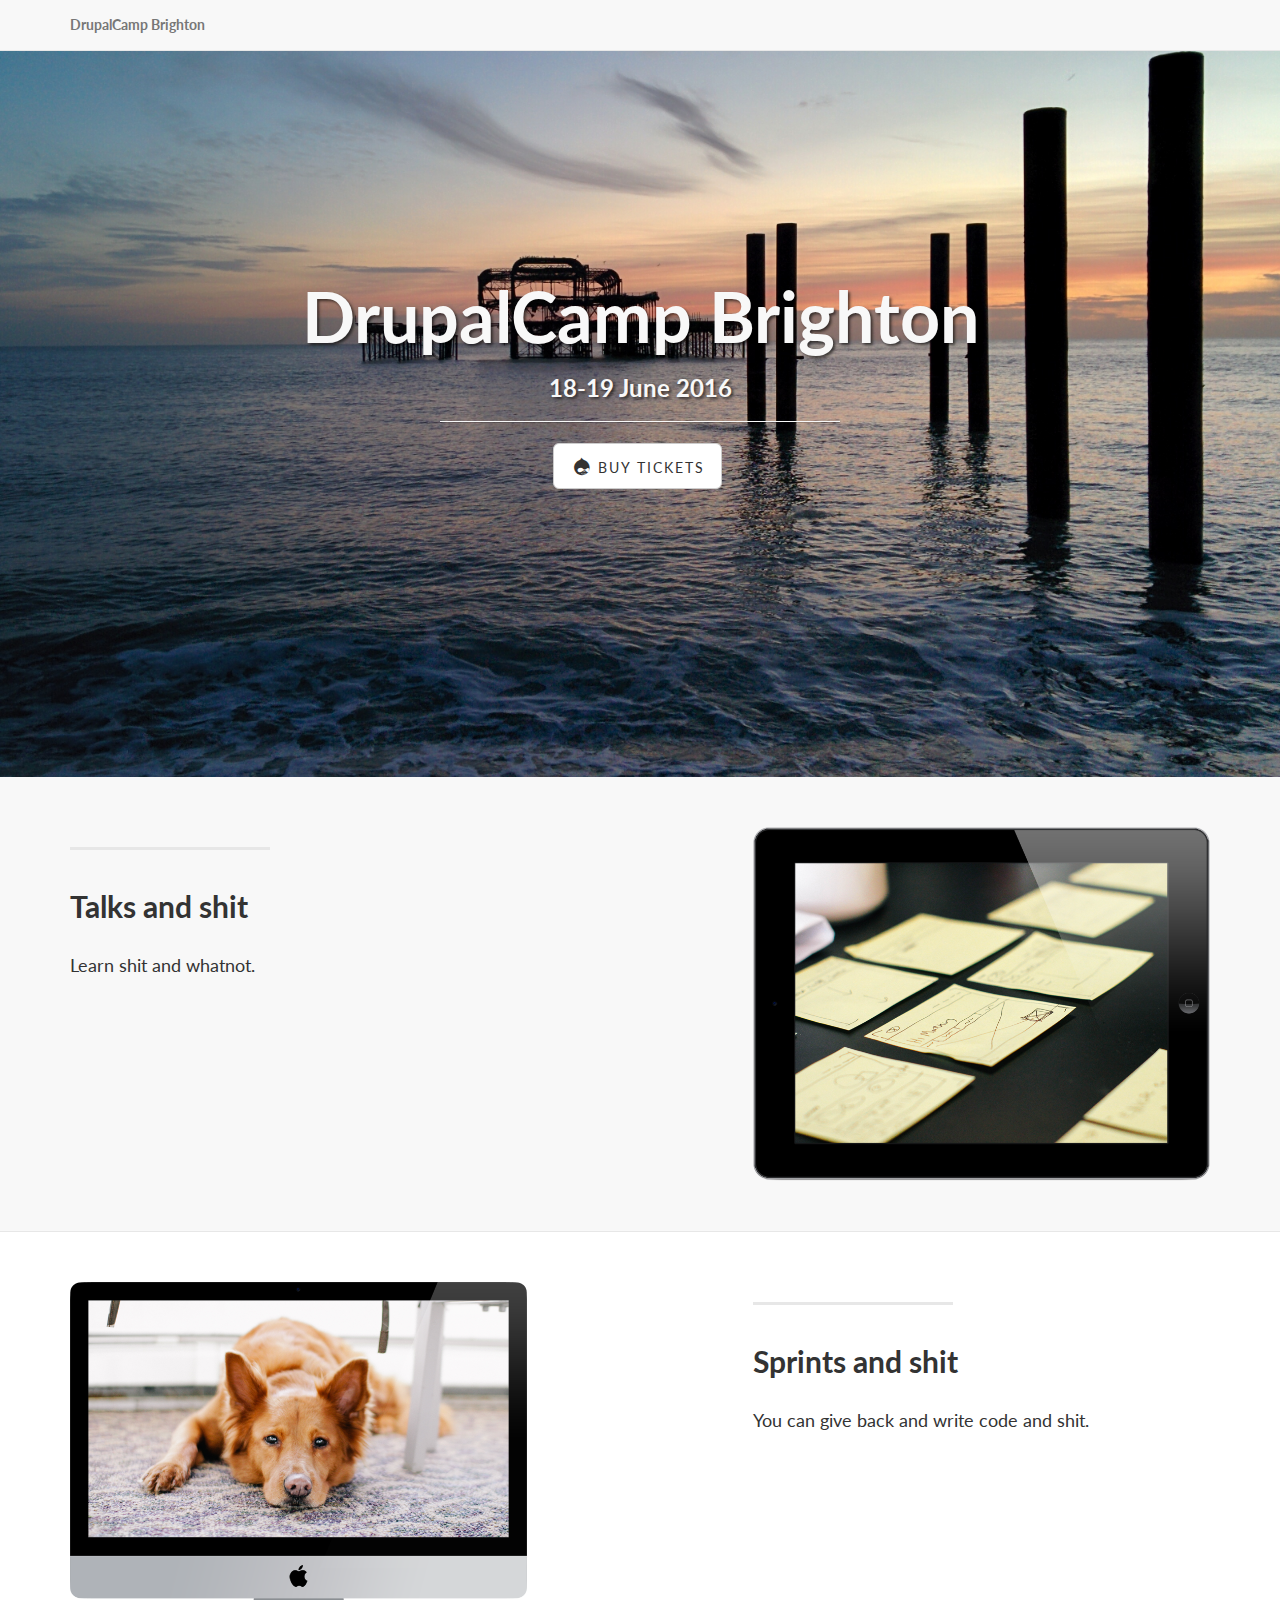
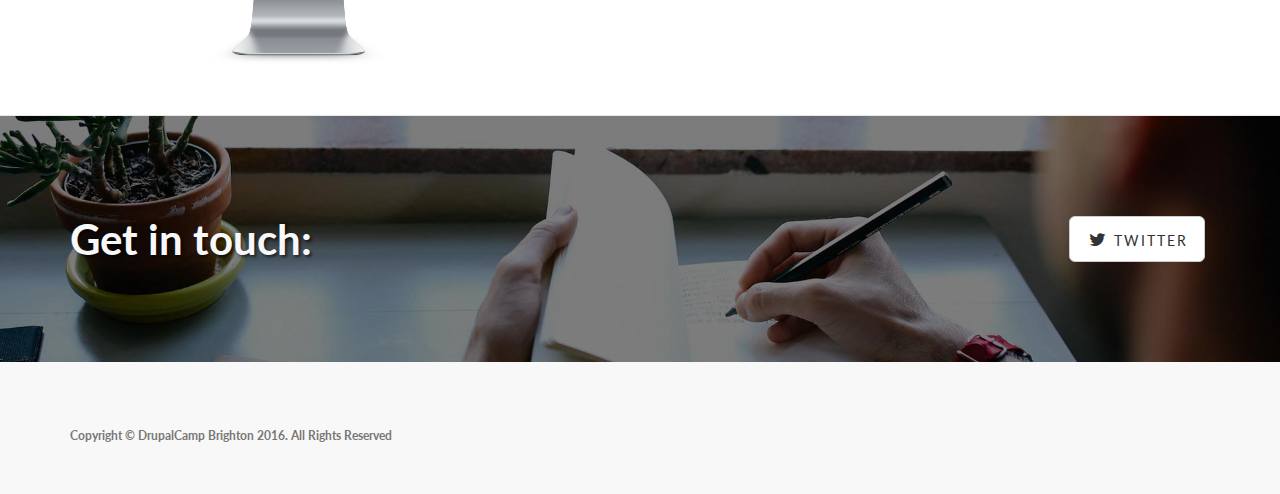
==== index.html @ 85cd50ee "Initial commit." ====
<!DOCTYPE html>
<html lang="en">

<head>

    <meta charset="utf-8">
    <meta http-equiv="X-UA-Compatible" content="IE=edge">
    <meta name="viewport" content="width=device-width, initial-scale=1">
    <meta name="description" content="">
    <meta name="author" content="">
    <meta name="robots" content="noindex, nofollow" />

    <title>DrupalCamp Brighton 2016</title>

    <!-- Bootstrap Core CSS -->
    <link href="css/bootstrap.min.css" rel="stylesheet">

    <!-- Custom CSS -->
    <link href="css/landing-page.css" rel="stylesheet">

    <!-- Custom Fonts -->
    <link href="font-awesome/css/font-awesome.min.css" rel="stylesheet" type="text/css">
    <link href="http://fonts.googleapis.com/css?family=Lato:300,400,700,300italic,400italic,700italic" rel="stylesheet" type="text/css">

    <!-- HTML5 Shim and Respond.js IE8 support of HTML5 elements and media queries -->
    <!-- WARNING: Respond.js doesn't work if you view the page via file:// -->
    <!--[if lt IE 9]>
        <script src="https://oss.maxcdn.com/libs/html5shiv/3.7.0/html5shiv.js"></script>
        <script src="https://oss.maxcdn.com/libs/respond.js/1.4.2/respond.min.js"></script>
    <![endif]-->

</head>

<body>

    <!-- Navigation -->
    <nav class="navbar navbar-default navbar-fixed-top topnav" role="navigation">
        <div class="container topnav">
            <!-- Brand and toggle get grouped for better mobile display -->
            <div class="navbar-header">
                <button type="button" class="navbar-toggle" data-toggle="collapse" data-target="#bs-example-navbar-collapse-1">
                    <span class="sr-only">Toggle navigation</span>
                    <span class="icon-bar"></span>
                    <span class="icon-bar"></span>
                    <span class="icon-bar"></span>
                </button>
                <a class="navbar-brand topnav" href="#">DrupalCamp Brighton</a>
            </div>
            <!-- Collect the nav links, forms, and other content for toggling -->
            <div class="collapse navbar-collapse" id="bs-example-navbar-collapse-1">
                <!--<ul class="nav navbar-nav navbar-right">
                    <li>
                        <a href="#about">About</a>
                    </li>
                    <li>
                        <a href="#services">Services</a>
                    </li>
                    <li>
                        <a href="#contact">Contact</a>
                    </li>
                </ul>-->
            </div>
            <!-- /.navbar-collapse -->
        </div>
        <!-- /.container -->
    </nav>


    <!-- Header -->
    <a name="about"></a>
    <div class="intro-header">
        <div class="container">

            <div class="row">
                <div class="col-lg-12">
                    <div class="intro-message">
                        <h1>DrupalCamp Brighton</h1>
                        <h3>18-19 June 2016</h3>
                        <hr class="intro-divider">
                        <ul class="list-inline intro-social-buttons">
                            <li>
                                <a href="#" class="btn btn-default btn-lg"><i class="fa fa-drupal fa-fw"></i> <span class="network-name">Buy Tickets</span></a>
                            </li>
                        </ul>
                    </div>
                </div>
            </div>

        </div>
        <!-- /.container -->

    </div>
    <!-- /.intro-header -->

    <!-- Page Content -->

	<a  name="services"></a>
    <div class="content-section-a">

        <div class="container">
            <div class="row">
                <div class="col-lg-5 col-sm-6">
                    <hr class="section-heading-spacer">
                    <div class="clearfix"></div>
                    <h2 class="section-heading">Talks and shit</h2>
                    <p class="lead">Learn shit and whatnot.</p>
                </div>
                <div class="col-lg-5 col-lg-offset-2 col-sm-6">
                    <img class="img-responsive" src="img/ipad.png" alt="">
                </div>
            </div>

        </div>
        <!-- /.container -->

    </div>
    <!-- /.content-section-a -->

    <div class="content-section-b">

        <div class="container">

            <div class="row">
                <div class="col-lg-5 col-lg-offset-1 col-sm-push-6  col-sm-6">
                    <hr class="section-heading-spacer">
                    <div class="clearfix"></div>
                    <h2 class="section-heading">Sprints and shit</h2>
                    <p class="lead">You can give back and write code and shit.</p>
                </div>
                <div class="col-lg-5 col-sm-pull-6  col-sm-6">
                    <img class="img-responsive" src="img/dog.png" alt="">
                </div>
            </div>

        </div>
        <!-- /.container -->

    </div>
    <!-- /.content-section-b -->

    <!--<div class="content-section-a">

        <div class="container">

            <div class="row">
                <div class="col-lg-5 col-sm-6">
                    <hr class="section-heading-spacer">
                    <div class="clearfix"></div>
                    <h2 class="section-heading">Google Web Fonts and<br>Font Awesome Icons</h2>
                    <p class="lead">This template features the 'Lato' font, part of the <a target="_blank" href="http://www.google.com/fonts">Google Web Font library</a>, as well as <a target="_blank" href="http://fontawesome.io">icons from Font Awesome</a>.</p>
                </div>
                <div class="col-lg-5 col-lg-offset-2 col-sm-6">
                    <img class="img-responsive" src="img/phones.png" alt="">
                </div>
            </div>

        </div>-->
        <!-- /.container -->

    <!--</div>-->
    <!-- /.content-section-a -->

	<a  name="contact"></a>
    <div class="banner">

        <div class="container">

            <div class="row">
                <div class="col-lg-6">
                    <h2>Get in touch:</h2>
                </div>
                <div class="col-lg-6">
                    <ul class="list-inline banner-social-buttons">
                        <li>
                            <a href="https://twitter.com/dc_brighton" class="btn btn-default btn-lg"><i class="fa fa-twitter fa-fw"></i> <span class="network-name">Twitter</span></a>
                        </li>
                        <!--<li>
                            <a href="https://github.com/IronSummitMedia/startbootstrap" class="btn btn-default btn-lg"><i class="fa fa-github fa-fw"></i> <span class="network-name">Github</span></a>
                        </li>
                        <li>
                            <a href="#" class="btn btn-default btn-lg"><i class="fa fa-linkedin fa-fw"></i> <span class="network-name">Linkedin</span></a>
                        </li>-->
                    </ul>
                </div>
            </div>

        </div>
        <!-- /.container -->

    </div>
    <!-- /.banner -->

    <!-- Footer -->
    <footer>
        <div class="container">
            <div class="row">
                <div class="col-lg-12">
                    <!--<ul class="list-inline">
                        <li>
                            <a href="#">Home</a>
                        </li>
                        <li class="footer-menu-divider">&sdot;</li>
                        <li>
                            <a href="#about">About</a>
                        </li>
                        <li class="footer-menu-divider">&sdot;</li>
                        <li>
                            <a href="#services">Services</a>
                        </li>
                        <li class="footer-menu-divider">&sdot;</li>
                        <li>
                            <a href="#contact">Contact</a>
                        </li>
                    </ul>-->
                    <p class="copyright text-muted small">Copyright &copy; DrupalCamp Brighton 2016. All Rights Reserved</p>
                </div>
            </div>
        </div>
    </footer>

    <!-- jQuery -->
    <script src="js/jquery.js"></script>

    <!-- Bootstrap Core JavaScript -->
    <script src="js/bootstrap.min.js"></script>

</body>

</html>
---- css/landing-page.css ----
/*!
 * Start Bootstrap - Landing Page Bootstrap Theme (http://startbootstrap.com)
 * Code licensed under the Apache License v2.0.
 * For details, see http://www.apache.org/licenses/LICENSE-2.0.
 */

body,
html {
    width: 100%;
    height: 100%;
}

body,
h1,
h2,
h3,
h4,
h5,
h6 {
    font-family: "Lato","Helvetica Neue",Helvetica,Arial,sans-serif;
    font-weight: 700;
}

.topnav {
    font-size: 14px; 
}

.lead {
    font-size: 18px;
    font-weight: 400;
}

.intro-header {
    padding-top: 50px; /* If you're making other pages, make sure there is 50px of padding to make sure the navbar doesn't overlap content! */
    padding-bottom: 50px;
    text-align: center;
    color: #f8f8f8;
    background: url(../img/west-pier-16-jan-2016.jpg) no-repeat center center;
    background-size: cover;
}

.intro-message {
    position: relative;
    padding-top: 20%;
    padding-bottom: 20%;
}

.intro-message > h1 {
    margin: 0;
    text-shadow: 2px 2px 3px rgba(0,0,0,0.6);
    font-size: 5em;
}

.intro-divider {
    width: 400px;
    border-top: 1px solid #f8f8f8;
    border-bottom: 1px solid rgba(0,0,0,0.2);
}

.intro-message > h3 {
    text-shadow: 2px 2px 3px rgba(0,0,0,0.6);
}

@media(max-width:767px) {
    .intro-message {
        padding-bottom: 15%;
    }

    .intro-message > h1 {
        font-size: 3em;
    }

    ul.intro-social-buttons > li {
        display: block;
        margin-bottom: 20px;
        padding: 0;
    }

    ul.intro-social-buttons > li:last-child {
        margin-bottom: 0;
    }

    .intro-divider {
        width: 100%;
    }
}

.network-name {
    text-transform: uppercase;
    font-size: 14px;
    font-weight: 400;
    letter-spacing: 2px;
}

.content-section-a {
    padding: 50px 0;
    background-color: #f8f8f8;
}

.content-section-b {
    padding: 50px 0;
    border-top: 1px solid #e7e7e7;
    border-bottom: 1px solid #e7e7e7;
}

.section-heading {
    margin-bottom: 30px;
}

.section-heading-spacer {
    float: left;
    width: 200px;
    border-top: 3px solid #e7e7e7;
}

.banner {
    padding: 100px 0;
    color: #f8f8f8;
    background: url(../img/banner-bg.jpg) no-repeat center center;
    background-size: cover;
}

.banner h2 {
    margin: 0;
    text-shadow: 2px 2px 3px rgba(0,0,0,0.6);
    font-size: 3em;
}

.banner ul {
    margin-bottom: 0;
}

.banner-social-buttons {
    float: right;
    margin-top: 0;
}

@media(max-width:1199px) {
    ul.banner-social-buttons {
        float: left;
        margin-top: 15px;
    }
}

@media(max-width:767px) {
    .banner h2 {
        margin: 0;
        text-shadow: 2px 2px 3px rgba(0,0,0,0.6);
        font-size: 3em;
    }

    ul.banner-social-buttons > li {
        display: block;
        margin-bottom: 20px;
        padding: 0;
    }

    ul.banner-social-buttons > li:last-child {
        margin-bottom: 0;
    }
}

footer {
    padding: 50px 0;
    background-color: #f8f8f8;
}

p.copyright {
    margin: 15px 0 0;
}
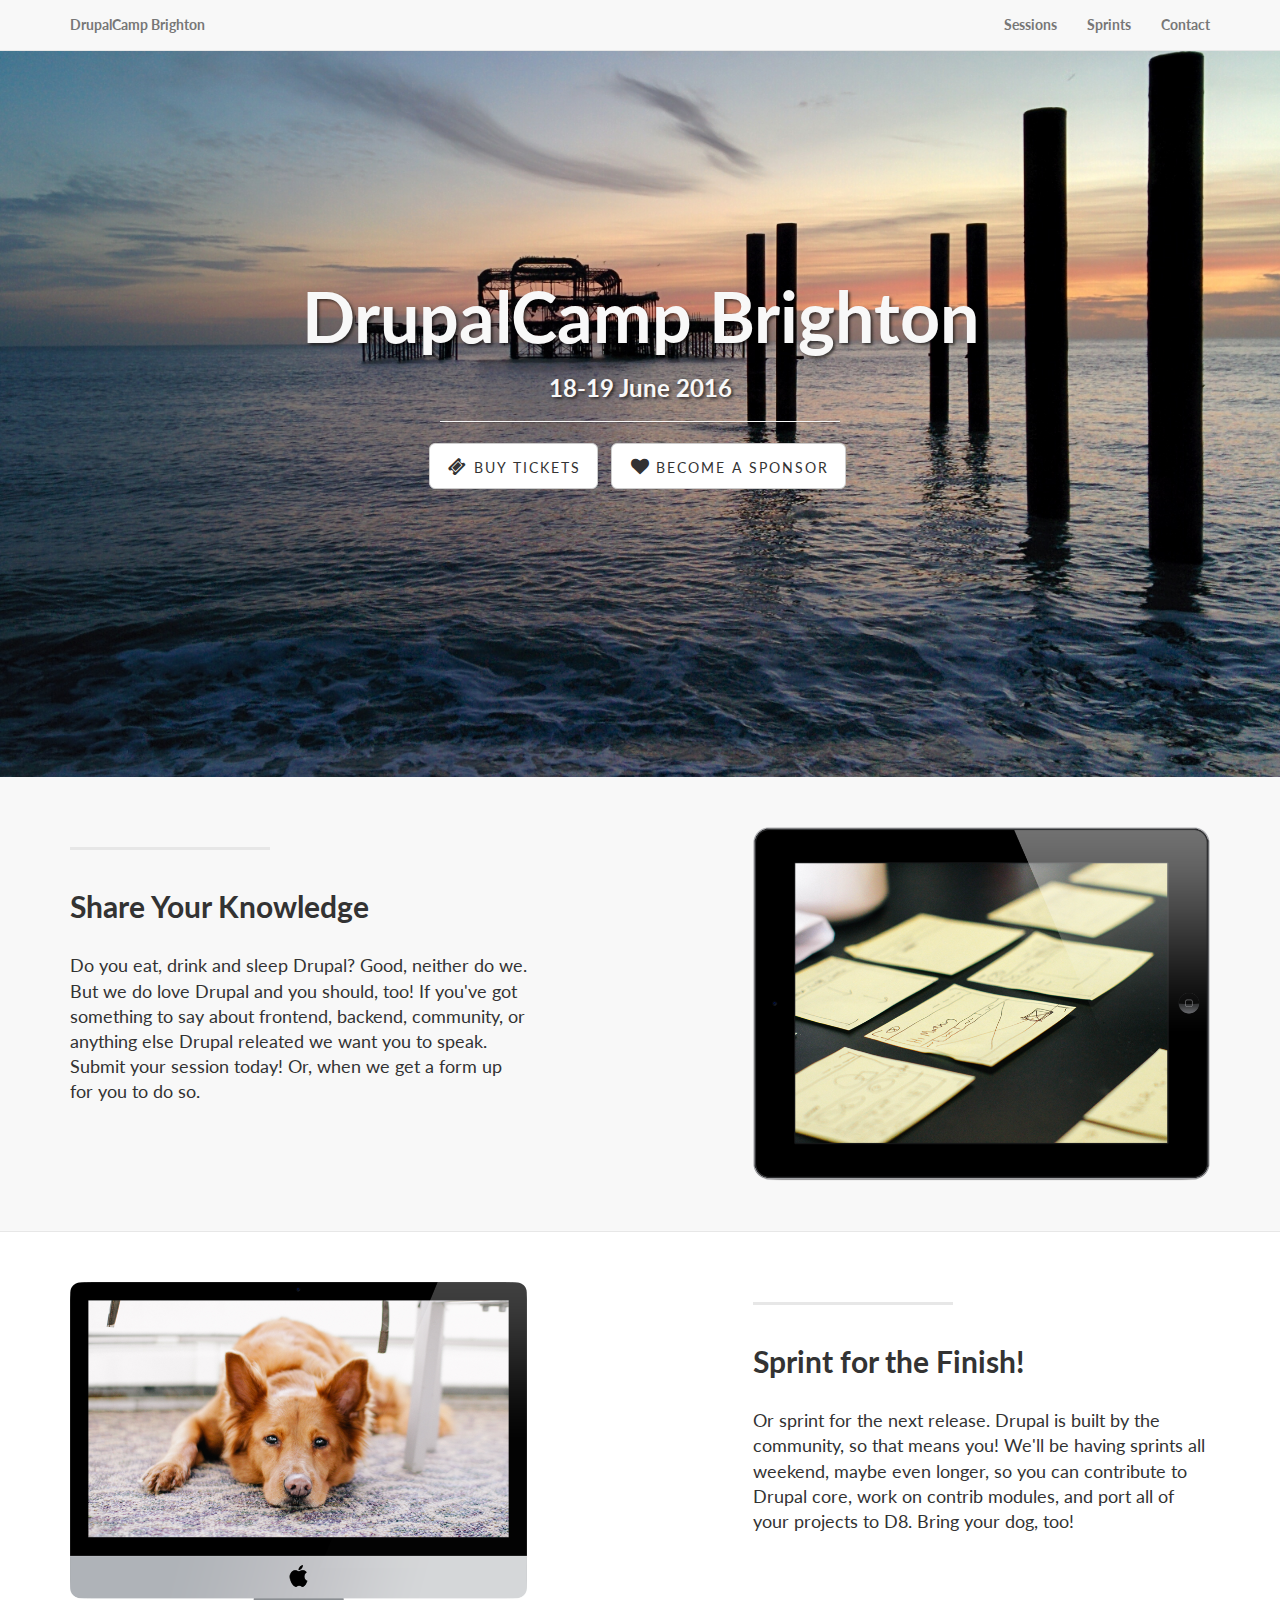
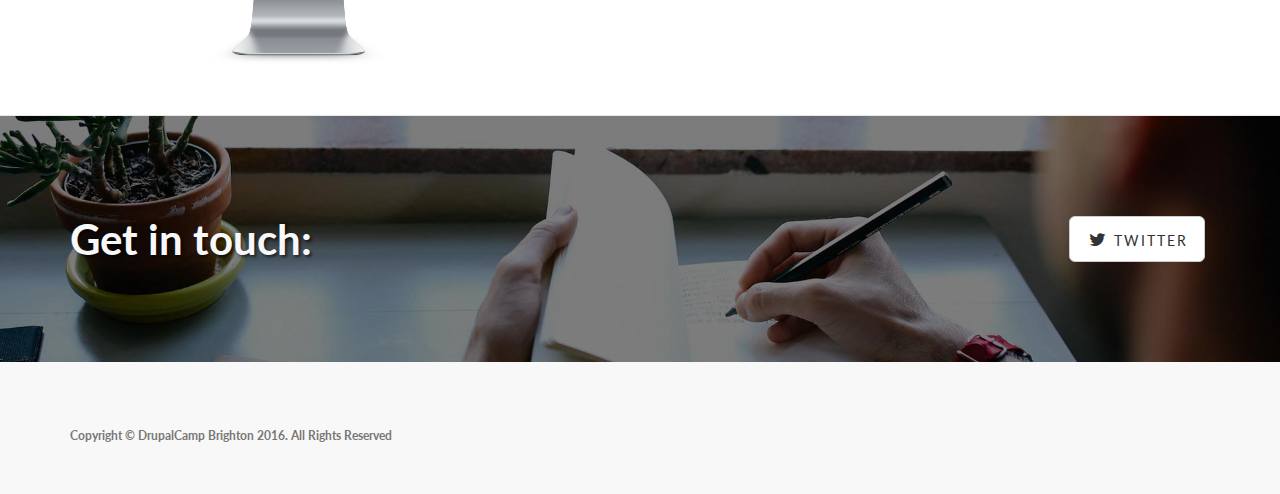
==== commit ab466280: "Changed tickets icon, added sponsor button." ====
--- a/index.html
+++ b/index.html
@@ -8,7 +8,7 @@
     <meta name="viewport" content="width=device-width, initial-scale=1">
     <meta name="description" content="">
     <meta name="author" content="">
-    <meta name="robots" content="noindex, nofollow" />
+    <link rel="shortcut icon" href="/favicon.ico" type="image/vnd.microsoft.icon" />
 
     <title>DrupalCamp Brighton 2016</title>
 
@@ -48,17 +48,17 @@
             </div>
             <!-- Collect the nav links, forms, and other content for toggling -->
             <div class="collapse navbar-collapse" id="bs-example-navbar-collapse-1">
-                <!--<ul class="nav navbar-nav navbar-right">
+                <ul class="nav navbar-nav navbar-right">
                     <li>
-                        <a href="#about">About</a>
+                        <a href="#sessions">Sessions</a>
                     </li>
                     <li>
-                        <a href="#services">Services</a>
+                        <a href="#sprints">Sprints</a>
                     </li>
                     <li>
                         <a href="#contact">Contact</a>
                     </li>
-                </ul>-->
+                </ul>
             </div>
             <!-- /.navbar-collapse -->
         </div>
@@ -79,7 +79,10 @@
                         <hr class="intro-divider">
                         <ul class="list-inline intro-social-buttons">
                             <li>
-                                <a href="#" class="btn btn-default btn-lg"><i class="fa fa-drupal fa-fw"></i> <span class="network-name">Buy Tickets</span></a>
+                                <a href="#" class="btn btn-default btn-lg"><i class="fa fa-ticket fa-fw"></i> <span class="network-name">Buy Tickets</span></a>
+                            </li>
+                            <li>
+                                <a href="#" class="btn btn-default btn-lg"><i class="fa fa-heart fa-fw"></i> <span class="network-name">Become a Sponsor</span></a>
                             </li>
                         </ul>
                     </div>
@@ -94,7 +97,7 @@
 
     <!-- Page Content -->
 
-	<a  name="services"></a>
+	<a name="sessions"></a>
     <div class="content-section-a">
 
         <div class="container">
@@ -102,8 +105,8 @@
                 <div class="col-lg-5 col-sm-6">
                     <hr class="section-heading-spacer">
                     <div class="clearfix"></div>
-                    <h2 class="section-heading">Talks and shit</h2>
-                    <p class="lead">Learn shit and whatnot.</p>
+                    <h2 class="section-heading">Share Your Knowledge</h2>
+                    <p class="lead">Do you eat, drink and sleep Drupal? Good, neither do we. But we do love Drupal and you should, too! If you've got something to say about frontend, backend, community, or anything else Drupal releated we want you to speak. Submit your session today! Or, when we get a form up for you to do so.</p>
                 </div>
                 <div class="col-lg-5 col-lg-offset-2 col-sm-6">
                     <img class="img-responsive" src="img/ipad.png" alt="">
@@ -116,6 +119,7 @@
     </div>
     <!-- /.content-section-a -->
 
+    <a name="sprints"></a>
     <div class="content-section-b">
 
         <div class="container">
@@ -124,8 +128,8 @@
                 <div class="col-lg-5 col-lg-offset-1 col-sm-push-6  col-sm-6">
                     <hr class="section-heading-spacer">
                     <div class="clearfix"></div>
-                    <h2 class="section-heading">Sprints and shit</h2>
-                    <p class="lead">You can give back and write code and shit.</p>
+                    <h2 class="section-heading">Sprint for the Finish!</h2>
+                    <p class="lead">Or sprint for the next release. Drupal is built by the community, so that means you! We'll be having sprints all weekend, maybe even longer, so you can contribute to Drupal core, work on contrib modules, and port all of your projects to D8. Bring your dog, too!</p>
                 </div>
                 <div class="col-lg-5 col-sm-pull-6  col-sm-6">
                     <img class="img-responsive" src="img/dog.png" alt="">
@@ -160,7 +164,7 @@
     <!--</div>-->
     <!-- /.content-section-a -->
 
-	<a  name="contact"></a>
+	<a name="contact"></a>
     <div class="banner">
 
         <div class="container">
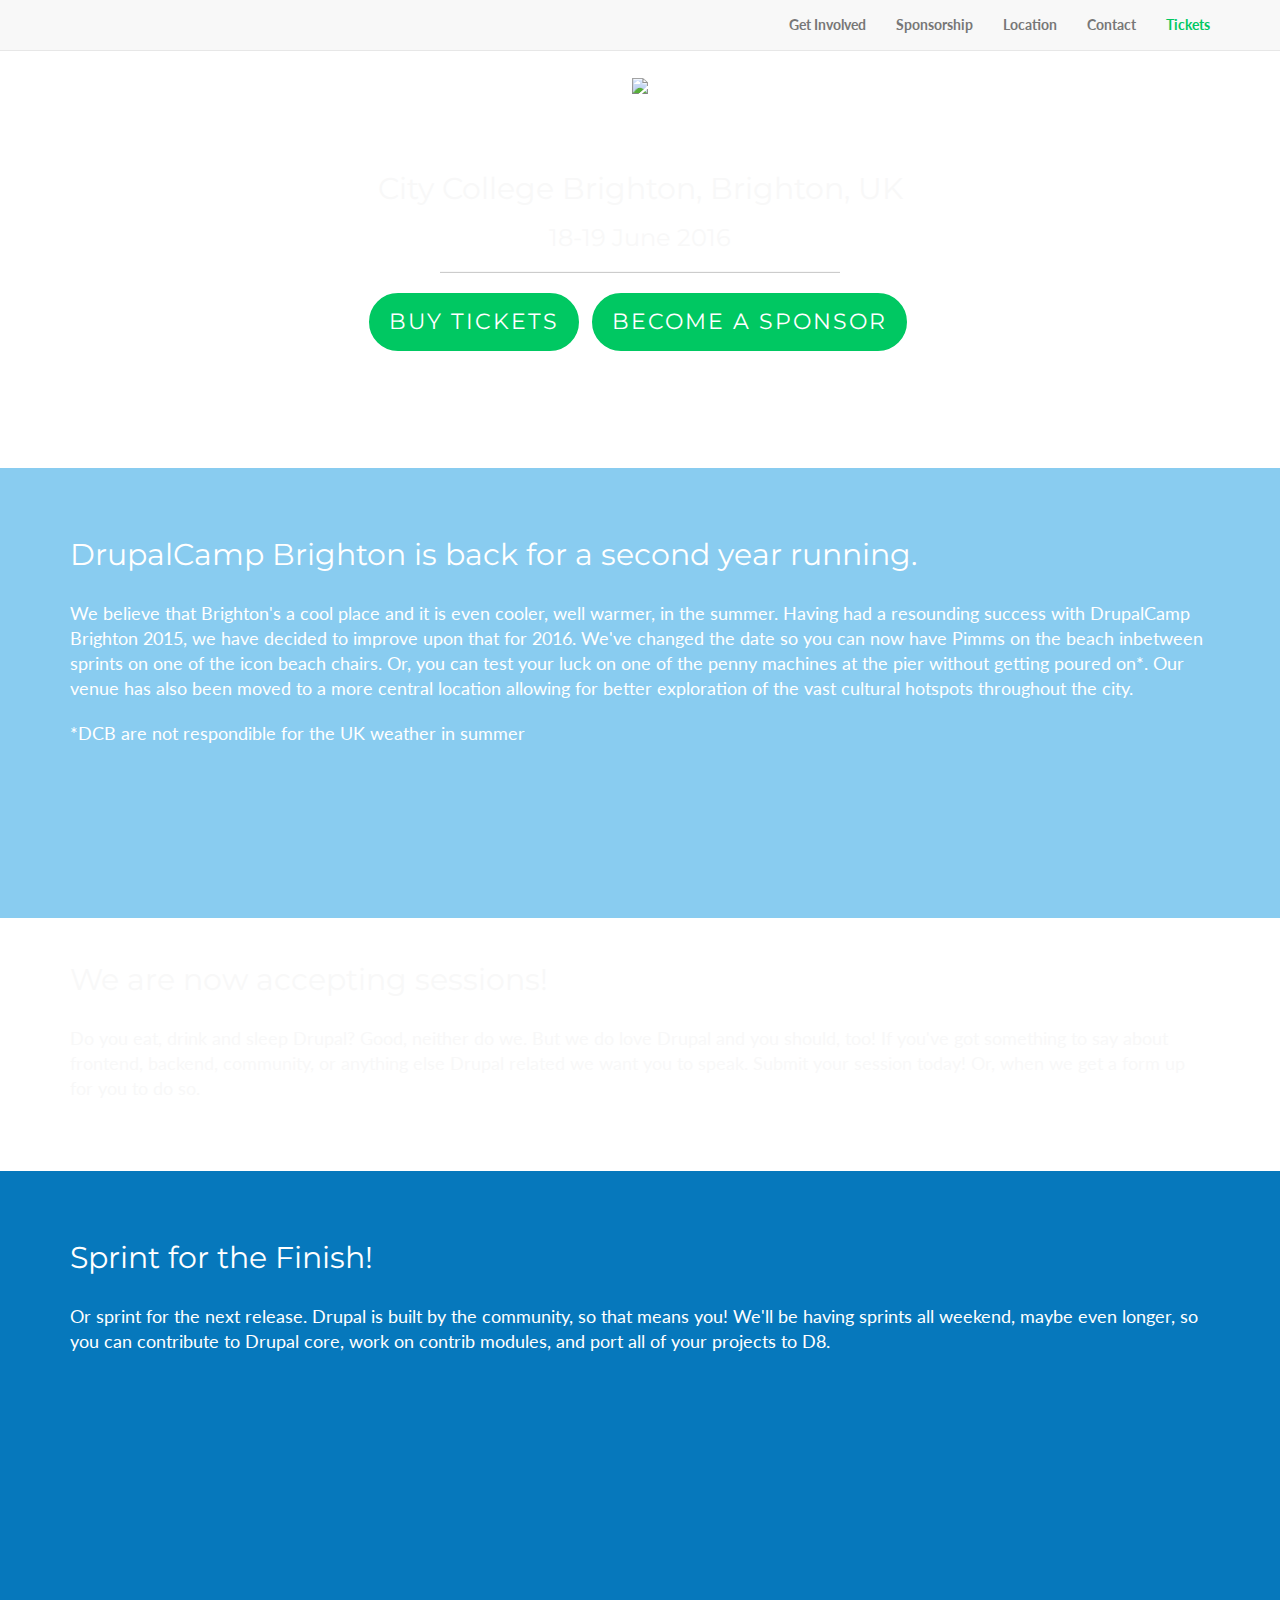
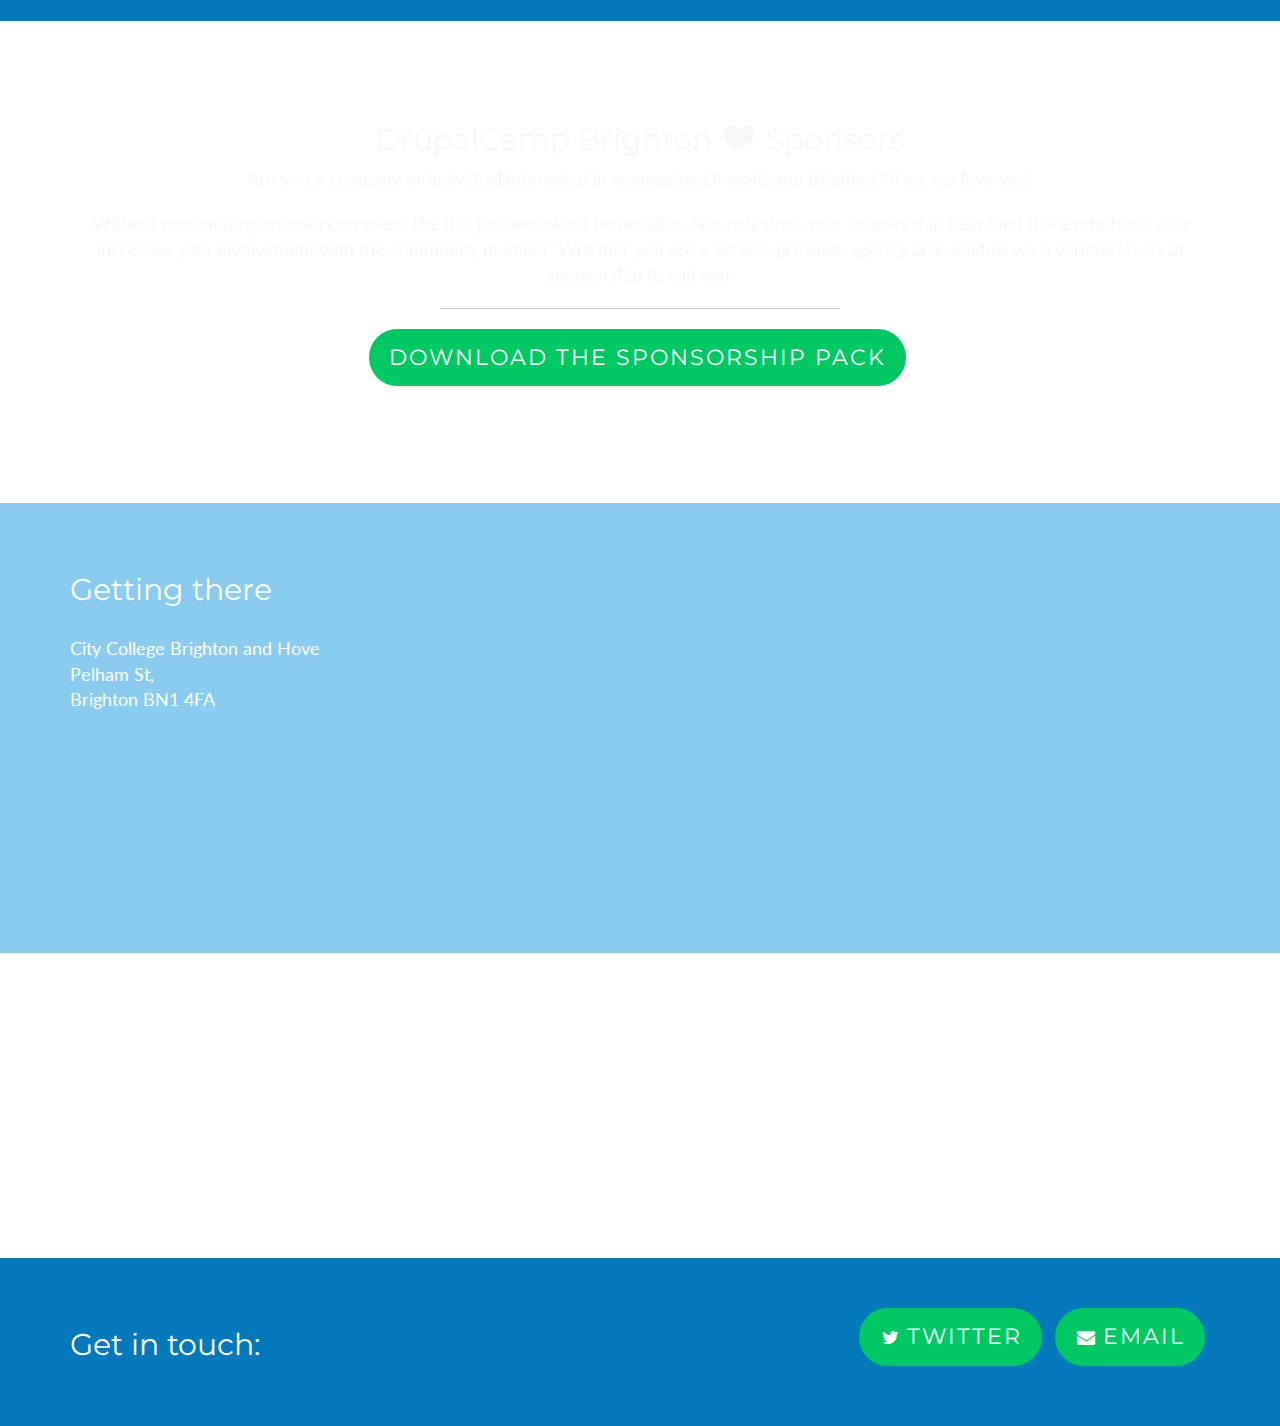
==== commit 239ce799: "Adding web fonts" ====
--- a/index.html
+++ b/index.html
@@ -20,7 +20,7 @@
 
     <!-- Custom Fonts -->
     <link href="font-awesome/css/font-awesome.min.css" rel="stylesheet" type="text/css">
-    <link href="http://fonts.googleapis.com/css?family=Lato:300,400,700,300italic,400italic,700italic" rel="stylesheet" type="text/css">
+    <link href='https://fonts.googleapis.com/css?family=Montserrat:400|Lato:700' rel='stylesheet' type='text/css'>
 
     <!-- HTML5 Shim and Respond.js IE8 support of HTML5 elements and media queries -->
     <!-- WARNING: Respond.js doesn't work if you view the page via file:// -->
@@ -32,9 +32,8 @@
 </head>
 
 <body>
-
-    <!-- Navigation -->
-    <nav class="navbar navbar-default navbar-fixed-top topnav" role="navigation">
+ <!-- Navigation -->
+   <nav class="navbar navbar-default navbar-fixed-top topnav" role="navigation">
         <div class="container topnav">
             <!-- Brand and toggle get grouped for better mobile display -->
             <div class="navbar-header">
@@ -44,27 +43,31 @@
                     <span class="icon-bar"></span>
                     <span class="icon-bar"></span>
                 </button>
-                <a class="navbar-brand topnav" href="#">DrupalCamp Brighton</a>
             </div>
             <!-- Collect the nav links, forms, and other content for toggling -->
             <div class="collapse navbar-collapse" id="bs-example-navbar-collapse-1">
                 <ul class="nav navbar-nav navbar-right">
                     <li>
-                        <a href="#sessions">Sessions</a>
-                    </li>
-                    <li>
-                        <a href="#sprints">Sprints</a>
+                        <a href="#involved">Get Involved</a>
+                    </li>
+                    <li>
+                        <a href="#sponsor">Sponsorship</a>
+                    </li>
+                    <li>
+                        <a href="#location">Location</a>
                     </li>
                     <li>
                         <a href="#contact">Contact</a>
                     </li>
+                    <li>
+                        <a href="#" class="green">Tickets</a>
+                    </li>
                 </ul>
             </div>
             <!-- /.navbar-collapse -->
         </div>
         <!-- /.container -->
     </nav>
-
 
     <!-- Header -->
     <a name="about"></a>
@@ -73,16 +76,18 @@
 
             <div class="row">
                 <div class="col-lg-12">
+                    <img src="img/dcb2016logo.png" />
                     <div class="intro-message">
-                        <h1>DrupalCamp Brighton</h1>
+                        <h1 class="hidden">DrupalCamp Brighton</h1>
+                        <h2>City College Brighton, Brighton, UK</h2>
                         <h3>18-19 June 2016</h3>
                         <hr class="intro-divider">
                         <ul class="list-inline intro-social-buttons">
                             <li>
-                                <a href="#" class="btn btn-default btn-lg"><i class="fa fa-ticket fa-fw"></i> <span class="network-name">Buy Tickets</span></a>
+                                <a href="#" class="btn btn-default btn-lg"> <span class="network-name">Buy Tickets</span></a>
                             </li>
                             <li>
-                                <a href="#" class="btn btn-default btn-lg"><i class="fa fa-heart fa-fw"></i> <span class="network-name">Become a Sponsor</span></a>
+                                <a href="#sponsor" class="btn btn-default btn-lg"><span class="network-name">Become a Sponsor</span></a>
                             </li>
                         </ul>
                     </div>
@@ -97,75 +102,107 @@
 
     <!-- Page Content -->
 
-	<a name="sessions"></a>
-    <div class="content-section-a">
-
-        <div class="container">
-            <div class="row">
-                <div class="col-lg-5 col-sm-6">
-                    <hr class="section-heading-spacer">
+    <div id="involved" class="content-section-a">
+
+        <div class="container">
+            <div class="row">
+                <div class="col-sm-12">
                     <div class="clearfix"></div>
-                    <h2 class="section-heading">Share Your Knowledge</h2>
-                    <p class="lead">Do you eat, drink and sleep Drupal? Good, neither do we. But we do love Drupal and you should, too! If you've got something to say about frontend, backend, community, or anything else Drupal releated we want you to speak. Submit your session today! Or, when we get a form up for you to do so.</p>
-                </div>
-                <div class="col-lg-5 col-lg-offset-2 col-sm-6">
-                    <img class="img-responsive" src="img/ipad.png" alt="">
-                </div>
-            </div>
-
-        </div>
-        <!-- /.container -->
-
-    </div>
+                    <h2 class="section-heading">DrupalCamp Brighton is back for a second year running.</h2>
+                    <p class="lead">We believe that Brighton's a cool place and it is even cooler, well warmer, in the summer.  Having had a resounding success with DrupalCamp Brighton 2015, we have decided to improve upon that for 2016.   We've changed the date so you can now have Pimms on the beach inbetween sprints on one of the icon beach chairs.  Or, you can test your luck on one of the penny machines at the pier without getting poured on*.  Our venue has also been moved to a more central location allowing for better exploration of the vast cultural hotspots throughout the city.</p>
+                    <p class="lead">*DCB are not respondible for the UK weather in summer</p>
+                </div>
+            </div>
+
+        </div>
+        <!-- /.container -->
+
+    </div>
+
+    <div class="intro-header-1">
+        <div class="container">
+            <div class="row">
+                <div class="col-sm-12">
+   
+                    <h2 class="section-heading">We are now accepting sessions!</h2>
+                    <p class="lead">Do you eat, drink and sleep Drupal? Good, neither do we. But we do love Drupal and you should, too! If you've got something to say about frontend, backend, community, or anything else Drupal related we want you to speak. Submit your session today! Or, when we get a form up for you to do so.</p>
+                </div>
+            </div>
+
+        </div>
+        <!-- /.container -->
+
+    </div>
+    <!-- /.content-section-b -->
+
     <!-- /.content-section-a -->
 
-    <a name="sprints"></a>
     <div class="content-section-b">
 
         <div class="container">
 
             <div class="row">
-                <div class="col-lg-5 col-lg-offset-1 col-sm-push-6  col-sm-6">
-                    <hr class="section-heading-spacer">
+                <div class="col-sm-12">
+                   <div class="clearfix"></div>
+                    <h2 class="section-heading">Sprint for the Finish!</h2>
+                    <p class="lead">Or sprint for the next release. Drupal is built by the community, so that means you! We'll be having sprints all weekend, maybe even longer, so you can contribute to Drupal core, work on contrib modules, and port all of your projects to D8.</p>
+                </div>
+            </div>
+
+        </div>
+        <!-- /.container -->
+
+    </div>
+    <!-- /.content-section-b -->
+
+     <!-- .intro-header-2 -->
+    <div id="sponsor" class="intro-header-2">
+        <div class="container">
+
+            <div class="row">
+                <div class="col-lg-12">
+                    <div class="intro-message">
+                        <h2>DrupalCamp Brighton <i class="fa fa-heart fa-fw"></i> Sponsors</h2>
+                        <p class="lead">Are you a company or individual interested in sponsoring DrupalCamp Brighton?  If so, we love you!  </p>
+                        <p class="lead">Without our amazing sponsors an event like this just wounldn't be possible.   Not only does your sponsorship help fund this event but it also increases your involvement with the community member.  Whether you are a service provider, agency or individual we a various levels of sponsorship to suit you.</p>
+                        <hr class="intro-divider">
+                        <ul class="list-inline intro-social-buttons">
+                            <li>
+                                <a href="#" class="btn btn-default btn-lg"> <span class="network-name">Download the Sponsorship Pack</span></a>
+                            </li>
+                           
+                        </ul>
+                    </div>
+                </div>
+            </div>
+
+        </div>
+        <!-- /.container -->
+
+    </div>
+    <!-- /.intro-header -->
+
+    <div id="location" class="content-section-a">
+
+        <div class="container">
+            <div class="row">
+                <div class="col-sm-12">
                     <div class="clearfix"></div>
-                    <h2 class="section-heading">Sprint for the Finish!</h2>
-                    <p class="lead">Or sprint for the next release. Drupal is built by the community, so that means you! We'll be having sprints all weekend, maybe even longer, so you can contribute to Drupal core, work on contrib modules, and port all of your projects to D8. Bring your dog, too!</p>
-                </div>
-                <div class="col-lg-5 col-sm-pull-6  col-sm-6">
-                    <img class="img-responsive" src="img/dog.png" alt="">
-                </div>
-            </div>
-
-        </div>
-        <!-- /.container -->
-
-    </div>
-    <!-- /.content-section-b -->
-
-    <!--<div class="content-section-a">
-
-        <div class="container">
-
-            <div class="row">
-                <div class="col-lg-5 col-sm-6">
-                    <hr class="section-heading-spacer">
-                    <div class="clearfix"></div>
-                    <h2 class="section-heading">Google Web Fonts and<br>Font Awesome Icons</h2>
-                    <p class="lead">This template features the 'Lato' font, part of the <a target="_blank" href="http://www.google.com/fonts">Google Web Font library</a>, as well as <a target="_blank" href="http://fontawesome.io">icons from Font Awesome</a>.</p>
-                </div>
-                <div class="col-lg-5 col-lg-offset-2 col-sm-6">
-                    <img class="img-responsive" src="img/phones.png" alt="">
-                </div>
-            </div>
-
-        </div>-->
-        <!-- /.container -->
-
-    <!--</div>-->
-    <!-- /.content-section-a -->
-
-	<a name="contact"></a>
-    <div class="banner">
+                    <h2 class="section-heading">Getting there</h2>
+                    <p class="lead">City College Brighton and Hove<br />
+                    Pelham St, <br />
+                    Brighton BN1 4FA</p>
+                </div>
+            </div>
+
+        </div>
+        <!-- /.container -->
+
+    </div>
+
+    <iframe style="pointer-events:none" src="https://www.google.com/maps/embed?pb=!1m14!1m8!1m3!1d10080.444595609222!2d-0.1369399!3d50.8291051!3m2!1i1024!2i768!4f13.1!3m3!1m2!1s0x0%3A0x84fbfb7ed0d28b76!2sCity+College+Brighton+and+Hove!5e0!3m2!1sen!2suk!4v1456258577822" width="100%" height="300" frameborder="0" style="border:0" allowfullscreen></iframe>
+
+    <div id="contact" class="content-section-b footer">
 
         <div class="container">
 
@@ -177,6 +214,9 @@
                     <ul class="list-inline banner-social-buttons">
                         <li>
                             <a href="https://twitter.com/dc_brighton" class="btn btn-default btn-lg"><i class="fa fa-twitter fa-fw"></i> <span class="network-name">Twitter</span></a>
+                        </li>
+                        <li>
+                            <a href="https://twitter.com/dc_brighton" class="btn btn-default btn-lg"><i class="fa fa-envelope fa-fw"></i> <span class="network-name">Email</span></a>
                         </li>
                         <!--<li>
                             <a href="https://github.com/IronSummitMedia/startbootstrap" class="btn btn-default btn-lg"><i class="fa fa-github fa-fw"></i> <span class="network-name">Github</span></a>
@@ -194,34 +234,6 @@
     </div>
     <!-- /.banner -->
 
-    <!-- Footer -->
-    <footer>
-        <div class="container">
-            <div class="row">
-                <div class="col-lg-12">
-                    <!--<ul class="list-inline">
-                        <li>
-                            <a href="#">Home</a>
-                        </li>
-                        <li class="footer-menu-divider">&sdot;</li>
-                        <li>
-                            <a href="#about">About</a>
-                        </li>
-                        <li class="footer-menu-divider">&sdot;</li>
-                        <li>
-                            <a href="#services">Services</a>
-                        </li>
-                        <li class="footer-menu-divider">&sdot;</li>
-                        <li>
-                            <a href="#contact">Contact</a>
-                        </li>
-                    </ul>-->
-                    <p class="copyright text-muted small">Copyright &copy; DrupalCamp Brighton 2016. All Rights Reserved</p>
-                </div>
-            </div>
-        </div>
-    </footer>
-
     <!-- jQuery -->
     <script src="js/jquery.js"></script>
 
--- a/css/landing-page.css
+++ b/css/landing-page.css
@@ -21,8 +21,53 @@
     font-weight: 700;
 }
 
+h1,
+h2,
+h3,
+h4 {
+    font-family: "Montserrat", Arial, sans-serif;
+    font-weight: 400;
+}
+
+.green {
+    color: #00C862!important;
+}
+
+.hidden {
+    display: none;
+}
+
+.btn-default {
+    background-color: #00C862;
+    color: #fff;
+    border: 4px solid #00C862;
+    border-radius: 1000px; 
+}
+
+.btn-default:hover, .btn-default:active , .btn-default:focus, .btn.focus, .btn-default:active, .btn-default.active, .open > .dropdown-toggle.btn-default, .btn-default:active:hover,
+.btn-default.active:hover,
+.open > .dropdown-toggle.btn-default:hover,
+.btn-default:active:focus,
+.btn-default.active:focus,
+.open > .dropdown-toggle.btn-default:focus,
+.btn-default:active.focus,
+.btn-default.active.focus,
+.open > .dropdown-toggle.btn-default.focus  {
+    color: #fff;
+    border: 4px solid #89ccf0;
+    background-color: #89ccf0;
+    box-shadow: none;
+}
+
+
 .topnav {
     font-size: 14px; 
+}
+
+.navbar-default .navbar-nav>li>a:focus, .navbar-default .navbar-nav>li>a:hover {
+    color: #0678bc;
+    padding-bottom: 13px;
+    border-bottom: 2px solid #0678bc;
 }
 
 .lead {
@@ -31,24 +76,18 @@
 }
 
 .intro-header {
-    padding-top: 50px; /* If you're making other pages, make sure there is 50px of padding to make sure the navbar doesn't overlap content! */
+    padding-top: 75px; /* If you're making other pages, make sure there is 50px of padding to make sure the navbar doesn't overlap content! */
     padding-bottom: 50px;
     text-align: center;
     color: #f8f8f8;
-    background: url(../img/west-pier-16-jan-2016.jpg) no-repeat center center;
+    background: url('../img/photo-1444328536659-9e4acce56d69.png') no-repeat center center;
     background-size: cover;
 }
 
 .intro-message {
     position: relative;
-    padding-top: 20%;
-    padding-bottom: 20%;
-}
-
-.intro-message > h1 {
-    margin: 0;
-    text-shadow: 2px 2px 3px rgba(0,0,0,0.6);
-    font-size: 5em;
+    padding-top: 5%;
+    padding-bottom: 5%;
 }
 
 .intro-divider {
@@ -57,10 +96,6 @@
     border-bottom: 1px solid rgba(0,0,0,0.2);
 }
 
-.intro-message > h3 {
-    text-shadow: 2px 2px 3px rgba(0,0,0,0.6);
-}
-
 @media(max-width:767px) {
     .intro-message {
         padding-bottom: 15%;
@@ -87,20 +122,43 @@
 
 .network-name {
     text-transform: uppercase;
-    font-size: 14px;
     font-weight: 400;
     letter-spacing: 2px;
+    font-family: "Montserrat";
+    font-size: 22px;
+}
+
+.intro-header-1 {
+    padding-top: 25px; /* If you're making other pages, make sure there is 50px of padding to make sure the navbar doesn't overlap content! */
+    padding-bottom: 50px;
+    color: #f8f8f8;
+    background: url('../img/slide1.png') no-repeat center center;
+    background-size: cover;
+}
+
+
+.intro-header-2 {
+    padding-top: 25px; /* If you're making other pages, make sure there is 50px of padding to make sure the navbar doesn't overlap content! */
+    padding-bottom: 50px;
+    text-align: center;
+    color: #f8f8f8;
+    background: url('../img/slide2.png') no-repeat center center;
+    background-size: cover;
 }
 
 .content-section-a {
     padding: 50px 0;
-    background-color: #f8f8f8;
-}
+    background-color: #89ccf0;
+    min-height: 50%;
+    color: white;
+}
+
 
 .content-section-b {
     padding: 50px 0;
-    border-top: 1px solid #e7e7e7;
-    border-bottom: 1px solid #e7e7e7;
+    background-color: #0678bc;
+    min-height: 50%;
+    color: white;
 }
 
 .section-heading {
@@ -116,7 +174,7 @@
 .banner {
     padding: 100px 0;
     color: #f8f8f8;
-    background: url(../img/banner-bg.jpg) no-repeat center center;
+    background: url(../img/west-pier.jpg) no-repeat center center;
     background-size: cover;
 }
 
@@ -160,9 +218,9 @@
     }
 }
 
-footer {
+.footer {
+    min-height: 0;
     padding: 50px 0;
-    background-color: #f8f8f8;
 }
 
 p.copyright {
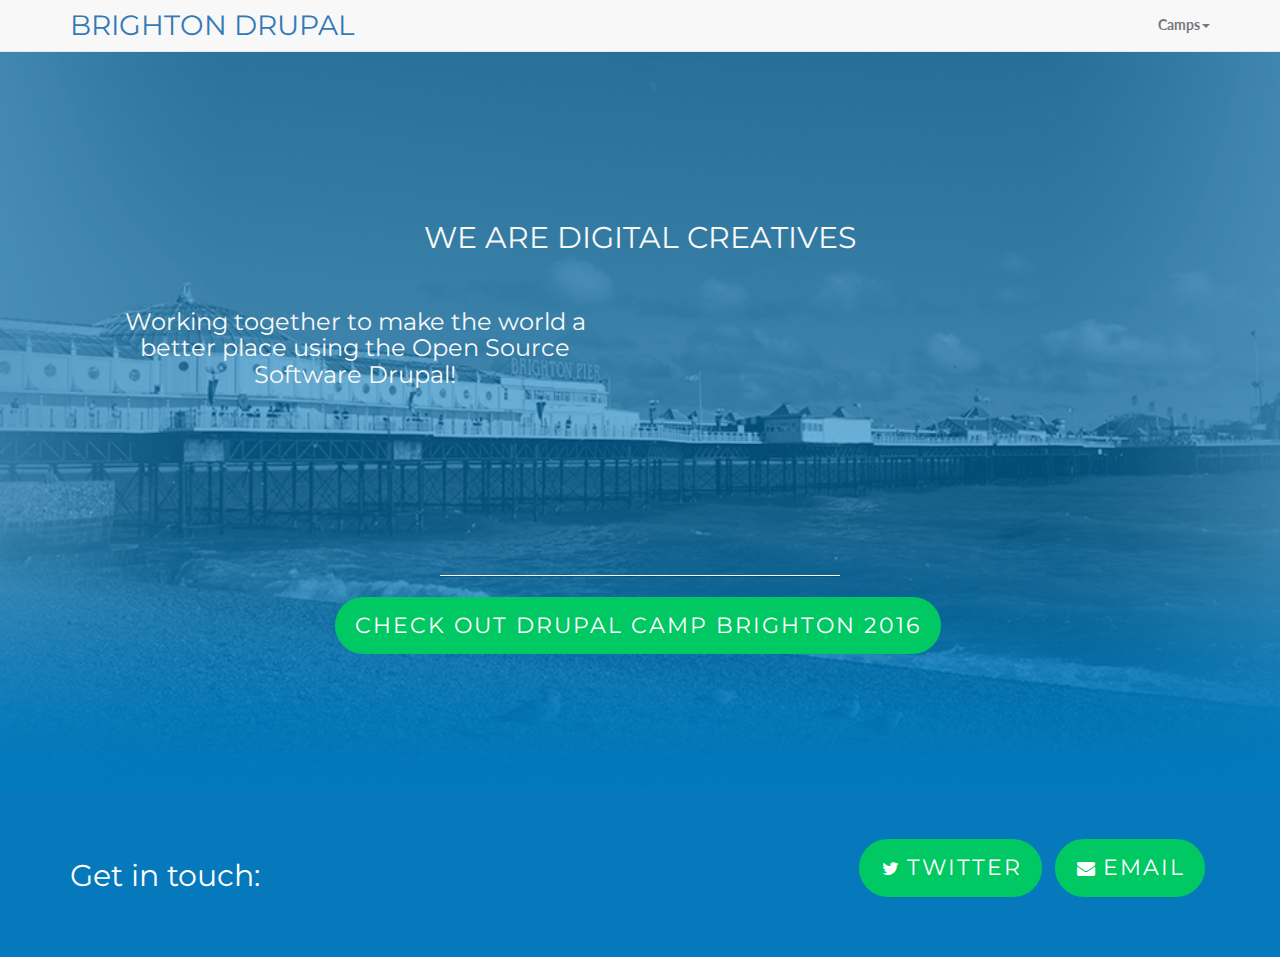
==== commit aa3ebd07: "Merge pull request #2 from whiteskyweb/master" ====
--- a/index.html
+++ b/index.html
@@ -10,7 +10,7 @@
     <meta name="author" content="">
     <link rel="shortcut icon" href="/favicon.ico" type="image/vnd.microsoft.icon" />
 
-    <title>DrupalCamp Brighton 2016</title>
+    <title>Brighton Drupal</title>
 
     <!-- Bootstrap Core CSS -->
     <link href="css/bootstrap.min.css" rel="stylesheet">
@@ -37,6 +37,7 @@
         <div class="container topnav">
             <!-- Brand and toggle get grouped for better mobile display -->
             <div class="navbar-header">
+            <h1>Brighton Drupal</h1>
                 <button type="button" class="navbar-toggle" data-toggle="collapse" data-target="#bs-example-navbar-collapse-1">
                     <span class="sr-only">Toggle navigation</span>
                     <span class="icon-bar"></span>
@@ -47,20 +48,17 @@
             <!-- Collect the nav links, forms, and other content for toggling -->
             <div class="collapse navbar-collapse" id="bs-example-navbar-collapse-1">
                 <ul class="nav navbar-nav navbar-right">
-                    <li>
-                        <a href="#involved">Get Involved</a>
-                    </li>
-                    <li>
-                        <a href="#sponsor">Sponsorship</a>
-                    </li>
-                    <li>
-                        <a href="#location">Location</a>
-                    </li>
-                    <li>
-                        <a href="#contact">Contact</a>
-                    </li>
-                    <li>
-                        <a href="#" class="green">Tickets</a>
+                    <li class="dropdown">
+                      <a href="#" class="dropdown-toggle" data-toggle="dropdown" role="button" aria-haspopup="true" aria-expanded="false">Camps<span class="caret"></span></a>
+                      <ul class="dropdown-menu">
+                        <li><a href="camps/2016.html">Drupal Camp Brighton 2016</a></li>
+                        <li><a href="http://www.drupalcampbrighton.co.uk/" target="_blank">Drupal Camp Brighton 2015</a></li>
+                       <!--  <li><a href="#">Something else here</a></li>
+                        <li role="separator" class="divider"></li>
+                        <li><a href="#">Separated link</a></li>
+                        <li role="separator" class="divider"></li>
+                        <li><a href="#">One more separated link</a></li> -->
+                      </ul>
                     </li>
                 </ul>
             </div>
@@ -71,136 +69,35 @@
 
     <!-- Header -->
     <a name="about"></a>
-    <div class="intro-header">
+    <div class="intro-header btn-bg">
         <div class="container">
 
             <div class="row">
-                <div class="col-lg-12">
-                    <img src="img/dcb2016logo.png" />
-                    <div class="intro-message">
-                        <h1 class="hidden">DrupalCamp Brighton</h1>
-                        <h2>City College Brighton, Brighton, UK</h2>
-                        <h3>18-19 June 2016</h3>
-                        <hr class="intro-divider">
-                        <ul class="list-inline intro-social-buttons">
-                            <li>
-                                <a href="#" class="btn btn-default btn-lg"> <span class="network-name">Buy Tickets</span></a>
-                            </li>
-                            <li>
-                                <a href="#sponsor" class="btn btn-default btn-lg"><span class="network-name">Become a Sponsor</span></a>
-                            </li>
-                        </ul>
+                <div class="col-lg-12 header">
+                        
+                </div>
+                <div class="col-lg-12 header">
+                    <h2> 
+                        We are <span class="rotate">Digital Creatives, Digital Natives, Creators, Designers, Developers, Freelancers, Agencies, Hackers, Thinkers, Tinkerers</span>
+                    </h2>
+                    <h3 class="col-lg-6">
+                        Working together to make the world a better place using the Open Source Software Drupal!
+                    </h3>
+                    <div class="col-lg-6">
+                        <iframe src="https://player.vimeo.com/video/28789460?portrait=0" width="100%" height="281" frameborder="0" webkitallowfullscreen mozallowfullscreen allowfullscreen></iframe>   
                     </div>
+                    <hr class="intro-divider">
+                    <ul class="list-inline intro-social-buttons">
+                        <li>
+                            <a href="camps/2016.html" class="btn btn-default btn-lg"> <span class="network-name">Check Out Drupal Camp Brighton 2016</span></a>
+                        </li>   
+                    </ul>
+                
                 </div>
             </div>
-
         </div>
-        <!-- /.container -->
-
     </div>
-    <!-- /.intro-header -->
-
-    <!-- Page Content -->
-
-    <div id="involved" class="content-section-a">
-
-        <div class="container">
-            <div class="row">
-                <div class="col-sm-12">
-                    <div class="clearfix"></div>
-                    <h2 class="section-heading">DrupalCamp Brighton is back for a second year running.</h2>
-                    <p class="lead">We believe that Brighton's a cool place and it is even cooler, well warmer, in the summer.  Having had a resounding success with DrupalCamp Brighton 2015, we have decided to improve upon that for 2016.   We've changed the date so you can now have Pimms on the beach inbetween sprints on one of the icon beach chairs.  Or, you can test your luck on one of the penny machines at the pier without getting poured on*.  Our venue has also been moved to a more central location allowing for better exploration of the vast cultural hotspots throughout the city.</p>
-                    <p class="lead">*DCB are not respondible for the UK weather in summer</p>
-                </div>
-            </div>
-
-        </div>
-        <!-- /.container -->
-
-    </div>
-
-    <div class="intro-header-1">
-        <div class="container">
-            <div class="row">
-                <div class="col-sm-12">
-   
-                    <h2 class="section-heading">We are now accepting sessions!</h2>
-                    <p class="lead">Do you eat, drink and sleep Drupal? Good, neither do we. But we do love Drupal and you should, too! If you've got something to say about frontend, backend, community, or anything else Drupal related we want you to speak. Submit your session today! Or, when we get a form up for you to do so.</p>
-                </div>
-            </div>
-
-        </div>
-        <!-- /.container -->
-
-    </div>
-    <!-- /.content-section-b -->
-
-    <!-- /.content-section-a -->
-
-    <div class="content-section-b">
-
-        <div class="container">
-
-            <div class="row">
-                <div class="col-sm-12">
-                   <div class="clearfix"></div>
-                    <h2 class="section-heading">Sprint for the Finish!</h2>
-                    <p class="lead">Or sprint for the next release. Drupal is built by the community, so that means you! We'll be having sprints all weekend, maybe even longer, so you can contribute to Drupal core, work on contrib modules, and port all of your projects to D8.</p>
-                </div>
-            </div>
-
-        </div>
-        <!-- /.container -->
-
-    </div>
-    <!-- /.content-section-b -->
-
-     <!-- .intro-header-2 -->
-    <div id="sponsor" class="intro-header-2">
-        <div class="container">
-
-            <div class="row">
-                <div class="col-lg-12">
-                    <div class="intro-message">
-                        <h2>DrupalCamp Brighton <i class="fa fa-heart fa-fw"></i> Sponsors</h2>
-                        <p class="lead">Are you a company or individual interested in sponsoring DrupalCamp Brighton?  If so, we love you!  </p>
-                        <p class="lead">Without our amazing sponsors an event like this just wounldn't be possible.   Not only does your sponsorship help fund this event but it also increases your involvement with the community member.  Whether you are a service provider, agency or individual we a various levels of sponsorship to suit you.</p>
-                        <hr class="intro-divider">
-                        <ul class="list-inline intro-social-buttons">
-                            <li>
-                                <a href="#" class="btn btn-default btn-lg"> <span class="network-name">Download the Sponsorship Pack</span></a>
-                            </li>
-                           
-                        </ul>
-                    </div>
-                </div>
-            </div>
-
-        </div>
-        <!-- /.container -->
-
-    </div>
-    <!-- /.intro-header -->
-
-    <div id="location" class="content-section-a">
-
-        <div class="container">
-            <div class="row">
-                <div class="col-sm-12">
-                    <div class="clearfix"></div>
-                    <h2 class="section-heading">Getting there</h2>
-                    <p class="lead">City College Brighton and Hove<br />
-                    Pelham St, <br />
-                    Brighton BN1 4FA</p>
-                </div>
-            </div>
-
-        </div>
-        <!-- /.container -->
-
-    </div>
-
-    <iframe style="pointer-events:none" src="https://www.google.com/maps/embed?pb=!1m14!1m8!1m3!1d10080.444595609222!2d-0.1369399!3d50.8291051!3m2!1i1024!2i768!4f13.1!3m3!1m2!1s0x0%3A0x84fbfb7ed0d28b76!2sCity+College+Brighton+and+Hove!5e0!3m2!1sen!2suk!4v1456258577822" width="100%" height="300" frameborder="0" style="border:0" allowfullscreen></iframe>
+    <!-- /.container -->
 
     <div id="contact" class="content-section-b footer">
 
@@ -237,6 +134,17 @@
     <!-- jQuery -->
     <script src="js/jquery.js"></script>
 
+    <!-- Simple Text Rotator -->
+    <script src="js/jquery.simple-text-rotator.js"></script>
+    <script type="text/javascript"> 
+        $(document).ready(function(){
+            $(".intro-header .rotate").textrotator({
+            animation: "fade",
+            speed: 1000,
+            });
+        });
+    </script>
+
     <!-- Bootstrap Core JavaScript -->
     <script src="js/bootstrap.min.js"></script>
 
--- a/css/landing-page.css
+++ b/css/landing-page.css
@@ -20,6 +20,7 @@
     font-family: "Lato","Helvetica Neue",Helvetica,Arial,sans-serif;
     font-weight: 700;
 }
+    
 
 h1,
 h2,
@@ -27,6 +28,32 @@
 h4 {
     font-family: "Montserrat", Arial, sans-serif;
     font-weight: 400;
+}
+
+.navbar-header h1 {
+    font-size: 28px;
+    margin-top: 10px;
+    color: #337ab7;
+    text-transform: uppercase;
+}
+
+.navbar-header h3 { 
+    font-size: 14px;
+    text-transform: uppercase;
+    margin-top: 10px;
+}
+.header h2 {
+    padding-top: 125px;
+    padding-bottom: 25px;
+    text-transform: uppercase;
+}
+
+.header iframe {
+    padding-bottom: 20px;
+}
+
+.header .intro-social-buttons  {
+    padding-bottom: 75px;
 }
 
 .green {
@@ -83,7 +110,10 @@
     background: url('../img/photo-1444328536659-9e4acce56d69.png') no-repeat center center;
     background-size: cover;
 }
-
+.intro-header.btn-bg {
+    background: url('../img/slide2.png') no-repeat center center;
+    background-size: cover;
+}
 .intro-message {
     position: relative;
     padding-top: 5%;
@@ -193,6 +223,10 @@
     margin-top: 0;
 }
 
+.table-striped>tbody>tr:nth-of-type(odd) {
+    background-color: rgba(249, 249, 249, 0.16);
+}
+
 @media(max-width:1199px) {
     ul.banner-social-buttons {
         float: left;
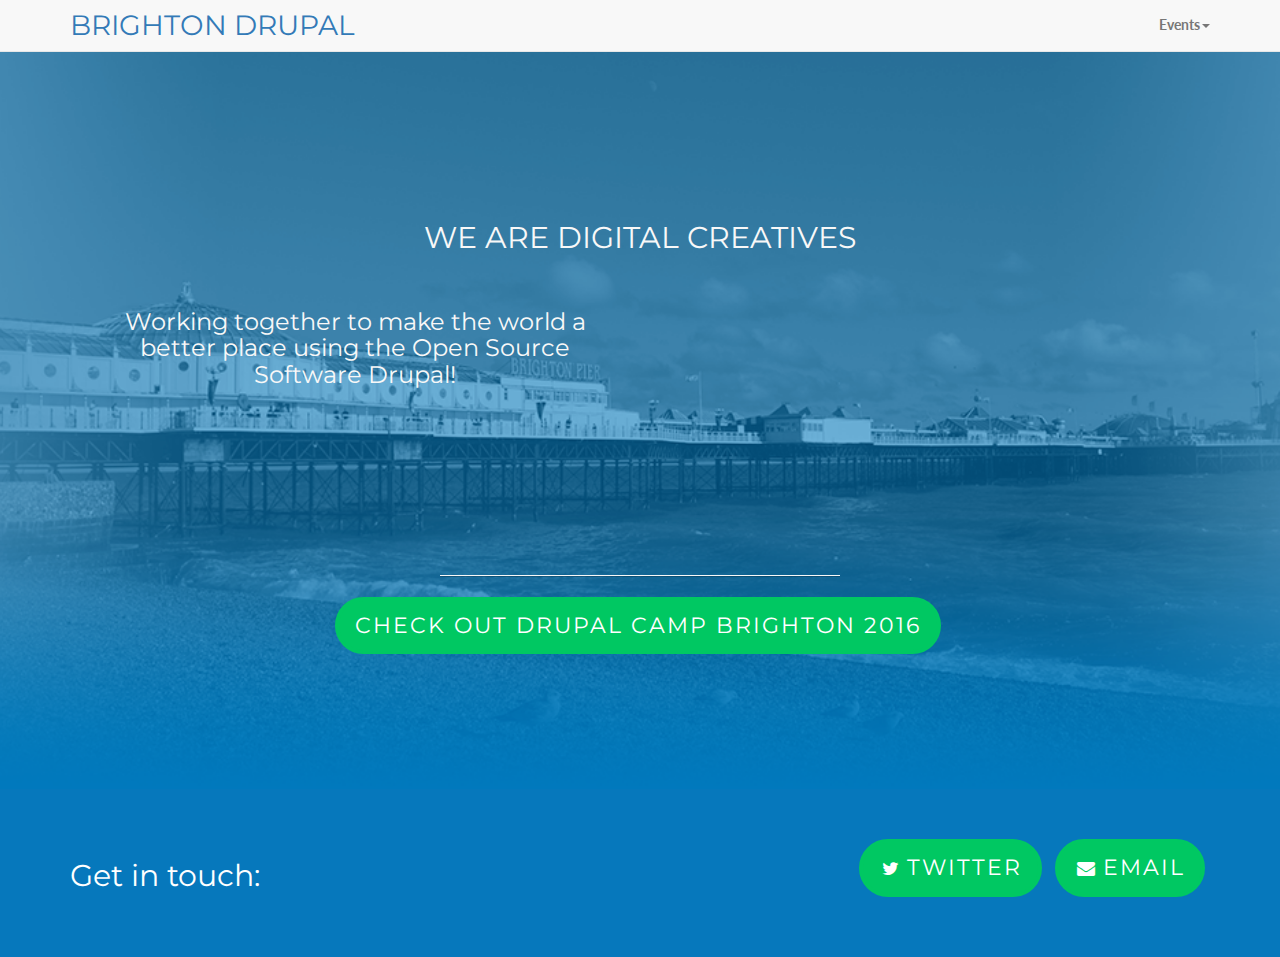
==== commit f370bd2b: "changing camp links" ====
--- a/index.html
+++ b/index.html
@@ -49,10 +49,9 @@
             <div class="collapse navbar-collapse" id="bs-example-navbar-collapse-1">
                 <ul class="nav navbar-nav navbar-right">
                     <li class="dropdown">
-                      <a href="#" class="dropdown-toggle" data-toggle="dropdown" role="button" aria-haspopup="true" aria-expanded="false">Camps<span class="caret"></span></a>
+                      <a href="#" class="dropdown-toggle" data-toggle="dropdown" role="button" aria-haspopup="true" aria-expanded="false">Events<span class="caret"></span></a>
                       <ul class="dropdown-menu">
-                        <li><a href="camps/2016.html">Drupal Camp Brighton 2016</a></li>
-                        <li><a href="http://www.drupalcampbrighton.co.uk/" target="_blank">Drupal Camp Brighton 2015</a></li>
+                        <li><a href="http://www.drupalcampbrighton.co.uk/" target="_blank">Drupal Camp Brighton 2016</a></li>
                        <!--  <li><a href="#">Something else here</a></li>
                         <li role="separator" class="divider"></li>
                         <li><a href="#">Separated link</a></li>
@@ -89,7 +88,7 @@
                     <hr class="intro-divider">
                     <ul class="list-inline intro-social-buttons">
                         <li>
-                            <a href="camps/2016.html" class="btn btn-default btn-lg"> <span class="network-name">Check Out Drupal Camp Brighton 2016</span></a>
+                            <a href="http://www.drupalcampbrighton.co.uk" class="btn btn-default btn-lg"> <span class="network-name">Check Out Drupal Camp Brighton 2016</span></a>
                         </li>   
                     </ul>
                 
@@ -113,7 +112,7 @@
                             <a href="https://twitter.com/dc_brighton" class="btn btn-default btn-lg"><i class="fa fa-twitter fa-fw"></i> <span class="network-name">Twitter</span></a>
                         </li>
                         <li>
-                            <a href="https://twitter.com/dc_brighton" class="btn btn-default btn-lg"><i class="fa fa-envelope fa-fw"></i> <span class="network-name">Email</span></a>
+                            <a href="mailto:talktome@drupalcampbrighton.co.uk" class="btn btn-default btn-lg"><i class="fa fa-envelope fa-fw"></i> <span class="network-name">Email</span></a>
                         </li>
                         <!--<li>
                             <a href="https://github.com/IronSummitMedia/startbootstrap" class="btn btn-default btn-lg"><i class="fa fa-github fa-fw"></i> <span class="network-name">Github</span></a>
